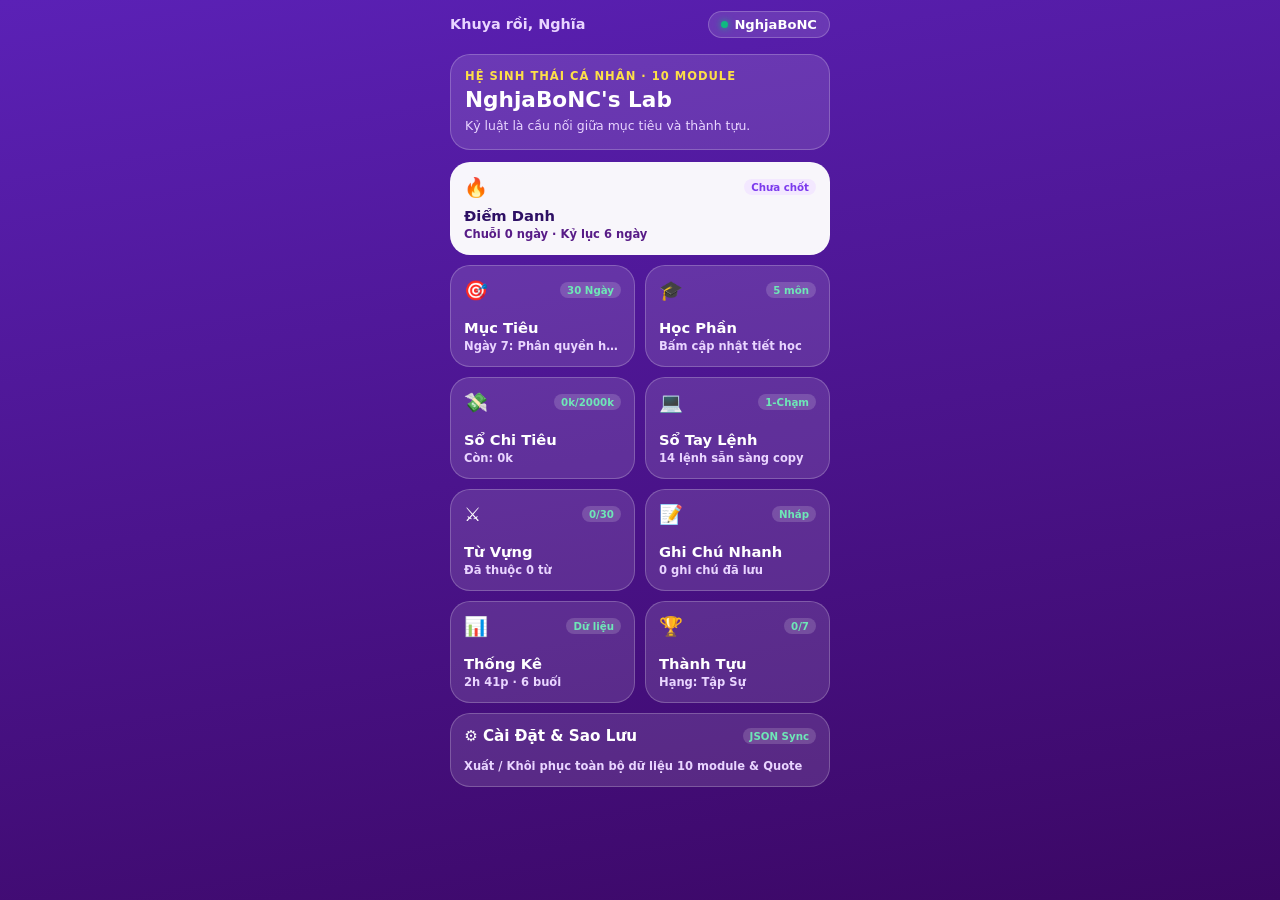
==== index.html @ fb0b132d "Cap nhat So Chi Tieu theo kieu bien dong so du vi" ====
<!DOCTYPE html>
<html lang="vi">
<head>
  <meta charset="UTF-8" />
  <meta name="viewport" content="width=device-width, initial-scale=1.0, maximum-scale=1.0, user-scalable=no" />
  <title>NghjaBoNC's Lab</title>
  <link rel="stylesheet" href="core/theme.css?v=6" />
  <style>
    .hero-lab { display: flex; flex-direction: column; gap: 4px; }
    .lab-sub { font-size: 0.72rem; font-weight: 800; letter-spacing: 1px; color: var(--gold); }
    .lab-title { font-size: 1.35rem; font-weight: 900; }
    .lab-status { font-size: 0.78rem; color: var(--text-sub); margin-top: 2px; line-height: 1.35; }
    .bento-grid { display: grid; grid-template-columns: minmax(0, 1fr) minmax(0, 1fr); gap: 10px; width: 100%; }
    .mod-card {
      min-width: 0; overflow: hidden;
      background: var(--glass-bg); border: 1px solid var(--glass-border);
      border-radius: var(--r-card); padding: 13px; text-decoration: none; color: var(--text-light);
      display: flex; flex-direction: column; justify-content: space-between; min-height: 102px;
      transition: transform 0.14s ease, background 0.14s ease;
    }
    .mod-card:active { transform: scale(0.97); background: rgba(255,255,255,0.2); }
    .mod-card.featured { grid-column: span 2; background: var(--card-bg); color: var(--text-dark); min-height: 90px; }
    .mod-top { display: flex; align-items: center; justify-content: space-between; gap: 6px; }
    .mod-ico { font-size: 1.2rem; flex-shrink: 0; }
    .mod-tag { font-size: 0.64rem; font-weight: 800; padding: 2px 7px; border-radius: 999px; background: rgba(255,255,255,0.16); color: var(--mint); white-space: nowrap; }
    .mod-card.featured .mod-tag { background: #f3e8ff; color: var(--primary); }
    .mod-name { font-size: 0.92rem; font-weight: 800; margin-top: 8px; }
    .mod-live { font-size: 0.72rem; font-weight: 600; color: var(--text-sub); margin-top: 3px; white-space: nowrap; overflow: hidden; text-overflow: ellipsis; }
    .mod-card.featured .mod-live { color: #581c87; }
  </style>
</head>
<body>
  <header class="top-nav">
    <span id="greet" class="page-title">Chào Nghĩa</span>
    <span class="badge-pill"><span class="user-dot"></span>NghjaBoNC</span>
  </header>

  <main class="wrap">
    <section class="glass-card hero-lab">
      <span class="lab-sub">HỆ SINH THÁI CÁ NHÂN · 10 MODULE</span>
      <h1 class="lab-title">NghjaBoNC's Lab</h1>
      <p id="lab-quote" class="lab-status"></p>
    </section>

    <section class="bento-grid">
      <a href="diem-danh/" class="mod-card featured">
        <div class="mod-top"><span class="mod-ico">🔥</span><span id="tag-dd" class="mod-tag">Sẵn sàng</span></div>
        <div>
          <div class="mod-name">Điểm Danh</div>
          <div id="live-dd" class="mod-live">Chuỗi 0 ngày · Chạm để mở phiên</div>
        </div>
      </a>

      <a href="muc-tieu/" class="mod-card">
        <div class="mod-top"><span class="mod-ico">🎯</span><span class="mod-tag">30 Ngày</span></div>
        <div>
          <div class="mod-name">Mục Tiêu</div>
          <div id="live-mt" class="mod-live">Đang tải...</div>
        </div>
      </a>

      <a href="mon-hoc/" class="mod-card">
        <div class="mod-top"><span class="mod-ico">🎓</span><span id="tag-mh" class="mod-tag">UHL</span></div>
        <div>
          <div class="mod-name">Học Phần</div>
          <div id="live-mh" class="mod-live">Đếm tiết giảng đường</div>
        </div>
      </a>

      <a href="chi-tieu/" class="mod-card">
        <div class="mod-top"><span class="mod-ico">💸</span><span id="tag-ct" class="mod-tag">Ví Trọ</span></div>
        <div>
          <div class="mod-name">Sổ Chi Tiêu</div>
          <div id="live-ct" class="mod-live">0k hôm nay</div>
        </div>
      </a>

      <a href="lenh/" class="mod-card">
        <div class="mod-top"><span class="mod-ico">💻</span><span class="mod-tag">1-Chạm</span></div>
        <div>
          <div class="mod-name">Sổ Tay Lệnh</div>
          <div id="live-ln" class="mod-live">Linux · C++ · Git</div>
        </div>
      </a>

      <a href="tu-vung/" class="mod-card">
        <div class="mod-top"><span class="mod-ico">⚔️</span><span id="tag-tv" class="mod-tag">TOEIC</span></div>
        <div>
          <div class="mod-name">Từ Vựng</div>
          <div id="live-tv" class="mod-live">0 từ đã thuộc</div>
        </div>
      </a>

      <a href="ghi-chu/" class="mod-card">
        <div class="mod-top"><span class="mod-ico">📝</span><span class="mod-tag">Nháp</span></div>
        <div>
          <div class="mod-name">Ghi Chú Nhanh</div>
          <div id="live-gc" class="mod-live">0 ghi chú</div>
        </div>
      </a>

      <a href="thong-ke/" class="mod-card">
        <div class="mod-top"><span class="mod-ico">📊</span><span class="mod-tag">Dữ liệu</span></div>
        <div>
          <div class="mod-name">Thống Kê</div>
          <div id="live-tk" class="mod-live">0 phút tích lũy</div>
        </div>
      </a>

      <a href="thanh-tuu/" class="mod-card">
        <div class="mod-top"><span class="mod-ico">🏆</span><span id="tag-tt" class="mod-tag">165</span></div>
        <div>
          <div class="mod-name">Thành Tựu</div>
          <div id="live-tt" class="mod-live">Tập Sự</div>
        </div>
      </a>

      <a href="cai-dat/" class="mod-card" style="grid-column: span 2; min-height: 74px;">
        <div class="mod-top"><span class="mod-ico" style="font-size:0.95rem;font-weight:800;">⚙️ Cài Đặt & Sao Lưu</span><span class="mod-tag">JSON Sync</span></div>
        <div class="mod-live">Xuất / Khôi phục toàn bộ dữ liệu 10 module & Quote</div>
      </a>
    </section>
  </main>

  <script src="core/quotes.js"></script>
  <script src="core/roadmap.js?v=6"></script>
  <script src="core/store.js?v=6"></script>
  <script>
    const s = LabStore.load();
    const today = LabStore.toDateKey(new Date()), ym = today.slice(0, 7);
    const st = LabStore.calcStats(s.history);
    const rk = LabStore.getRank(st.streak);
    const rec = s.history[today];

    const h = new Date().getHours();
    document.getElementById('greet').textContent = (h < 5 ? 'Khuya rồi' : h < 12 ? 'Chào buổi sáng' : h < 18 ? 'Chào buổi chiều' : 'Chào buổi tối') + ', Nghĩa';
    const qList = [...(typeof QUOTES !== 'undefined' ? QUOTES : []), ...s.customQuotes];
    document.getElementById('lab-quote').textContent = qList[Math.floor(Math.random() * qList.length)] || '';

    document.getElementById('tag-dd').textContent = LabStore.isCompleted(rec) ? 'Đã xong ✓' : (rec && rec.start ? 'Đang học...' : 'Chưa chốt');
    document.getElementById('live-dd').textContent = `Chuỗi ${st.streak} ngày · Kỷ lục ${st.bestStreak} ngày`;
    document.getElementById('live-mt').textContent = (s.targets[today]?.text) || LabStore.getNextLesson(s.history, today);

    const cDone = s.courses.reduce((a, c) => a + c.done, 0);
    document.getElementById('tag-mh').textContent = `${s.courses.length || 5} môn`;
    document.getElementById('live-mh').textContent = cDone ? `Đã học ${cDone} tiết` : 'Bấm cập nhật tiết học';

    const bal = s.walletBalance;
    const monSpend = s.expenses.filter(x => x.date.startsWith(ym) && x.type !== 'in').reduce((a, b) => a + b.amt, 0);
    document.getElementById('tag-ct').textContent = `${monSpend}k/${s.budgetMonth}k`;
    document.getElementById('live-ct').textContent = `Còn: ${bal >= 1000 || bal <= -1000 ? (bal/1000).toFixed(2).replace(/\.?0+$/,'')+'tr' : bal+'k'}`;

    document.getElementById('live-ln').textContent = `${14 + s.customCmds.length} lệnh sẵn sàng copy`;
    document.getElementById('tag-tv').textContent = `${s.masteredVocab.length}/${30 + s.customVocab.length}`;
    document.getElementById('live-tv').textContent = `Đã thuộc ${s.masteredVocab.length} từ`;

    const mins = st.totalMins;
    document.getElementById('live-tk').textContent = `${mins >= 60 ? Math.floor(mins/60)+'h '+(mins%60)+'p' : mins+' phút'} · ${st.total} buổi`;
    document.getElementById('live-gc').textContent = `${s.notes.length} ghi chú đã lưu`;
    document.getElementById('tag-tt').textContent = `${st.streak}/${rk.next}`;
    document.getElementById('live-tt').textContent = `Hạng: ${rk.name}`;
  </script>
</body>
</html>
---- core/theme.css ----
:root {
  --bg-top: #5b21b6; --bg-bottom: #3b0764;
  --card-bg: rgba(255, 255, 255, 0.96);
  --glass-bg: rgba(255, 255, 255, 0.12);
  --glass-border: rgba(255, 255, 255, 0.22);
  --primary: #7c3aed; --primary-light: #8b5cf6;
  --emerald: #059669; --emerald-light: #10b981;
  --amber: #f59e0b; --danger: #ef4444;
  --gold: #fde047; --mint: #6ee7b7;
  --text-light: #ffffff; --text-sub: #e9d5ff; --text-dark: #2e1065;
  --r-card: 20px; --r-elem: 13px;
}
* { box-sizing: border-box; margin: 0; padding: 0; -webkit-tap-highlight-color: transparent; }
body {
  min-height: 100dvh; font-family: system-ui, -apple-system, sans-serif;
  background: linear-gradient(170deg, var(--bg-top) 0%, var(--bg-bottom) 100%);
  color: var(--text-light); padding: 54px 16px 24px;
  display: flex; flex-direction: column; align-items: center;
}
.hidden { display: none !important; }
.top-nav {
  position: fixed; top: 0; left: 0; right: 0; height: 48px;
  max-width: 412px; margin: 0 auto; padding: 0 16px;
  display: flex; align-items: center; justify-content: space-between; z-index: 100;
}
.back-btn, .badge-pill {
  display: inline-flex; align-items: center; gap: 6px; padding: 5px 12px;
  background: var(--glass-bg); border: 1px solid var(--glass-border);
  backdrop-filter: blur(12px); border-radius: 999px;
  font-size: 0.82rem; font-weight: 700; color: var(--text-light); text-decoration: none; cursor: pointer;
}
.user-dot { width: 7px; height: 7px; border-radius: 50%; background: var(--emerald-light); box-shadow: 0 0 7px var(--emerald-light); }
.page-title { font-size: 0.9rem; font-weight: 800; color: var(--text-sub); }
.wrap { width: 100%; max-width: 380px; display: flex; flex-direction: column; gap: 12px; }
.glass-card { background: var(--glass-bg); border: 1px solid var(--glass-border); border-radius: var(--r-card); padding: 14px; }
.white-card { background: var(--card-bg); color: var(--text-dark); border-radius: var(--r-card); padding: 16px; box-shadow: 0 16px 32px -10px rgba(15,3,38,.45); }
.btn-pri, .btn-sec { border: none; border-radius: 11px; padding: 10px 14px; font-size: 0.84rem; font-weight: 700; cursor: pointer; }
.btn-pri { background: linear-gradient(135deg, var(--primary-light), var(--primary)); color: #fff; }
.btn-sec { background: #f3e8ff; color: var(--primary); }
.input-box { width: 100%; border: 1.5px solid #ddd6fe; border-radius: 11px; padding: 9px 11px; font-size: 0.84rem; font-family: inherit; outline: none; }
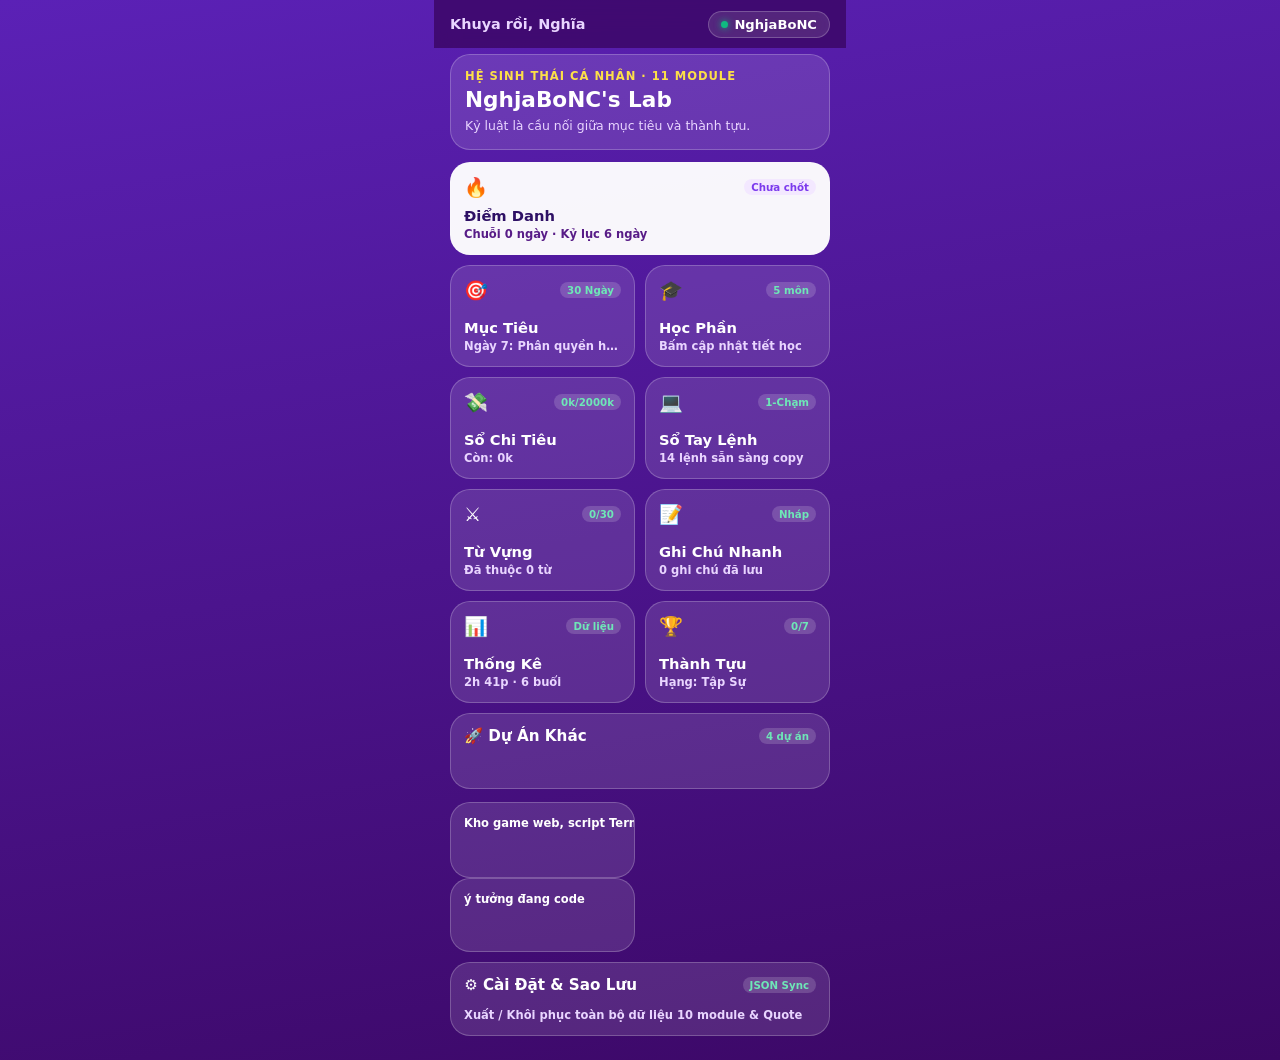
==== commit 745f2f76: "Them module Du an khac + fix thanh dieu huong" ====
--- a/index.html
+++ b/index.html
@@ -37,7 +37,7 @@
 
   <main class="wrap">
     <section class="glass-card hero-lab">
-      <span class="lab-sub">HỆ SINH THÁI CÁ NHÂN · 10 MODULE</span>
+      <span class="lab-sub">HỆ SINH THÁI CÁ NHÂN · 11 MODULE</span>
       <h1 class="lab-title">NghjaBoNC's Lab</h1>
       <p id="lab-quote" class="lab-status"></p>
     </section>
@@ -115,6 +115,8 @@
         </div>
       </a>
 
+      <a href="du-an/" class="mod-card" style="grid-column: span 2; min-height: 76px;"><div class="mod-top"><span class="mod-ico" style="font-size:0.95rem;font-weight:800;">🚀 Dự Án Khác</span><span id="tag-da" class="mod-tag">4 dự án</span></div><div id="live-da" class="mod-live">Kho game web, script Termux <a href="cai-dat/" class="mod-card" style="grid-column: span 2; min-height: 74px;"> ý tưởng đang code</div></a>
+
       <a href="cai-dat/" class="mod-card" style="grid-column: span 2; min-height: 74px;">
         <div class="mod-top"><span class="mod-ico" style="font-size:0.95rem;font-weight:800;">⚙️ Cài Đặt & Sao Lưu</span><span class="mod-tag">JSON Sync</span></div>
         <div class="mod-live">Xuất / Khôi phục toàn bộ dữ liệu 10 module & Quote</div>
@@ -158,7 +160,7 @@
     document.getElementById('live-tk').textContent = `${mins >= 60 ? Math.floor(mins/60)+'h '+(mins%60)+'p' : mins+' phút'} · ${st.total} buổi`;
     document.getElementById('live-gc').textContent = `${s.notes.length} ghi chú đã lưu`;
     document.getElementById('tag-tt').textContent = `${st.streak}/${rk.next}`;
-    document.getElementById('live-tt').textContent = `Hạng: ${rk.name}`;
+    document.getElementById('live-tt').textContent = `Hạng: ${rk.name}`; const pCnt = s.projects.length || 4; document.getElementById('tag-da').textContent = pCnt + ' dự án';
   </script>
 </body>
 </html>
--- a/core/theme.css
+++ b/core/theme.css
@@ -19,7 +19,7 @@
 }
 .hidden { display: none !important; }
 .top-nav {
-  position: fixed; top: 0; left: 0; right: 0; height: 48px;
+  position: fixed; top: 0; left: 0; right: 0; height: 48px; background: rgba(59, 7, 100, 0.82); backdrop-filter: blur(12px);
   max-width: 412px; margin: 0 auto; padding: 0 16px;
   display: flex; align-items: center; justify-content: space-between; z-index: 100;
 }
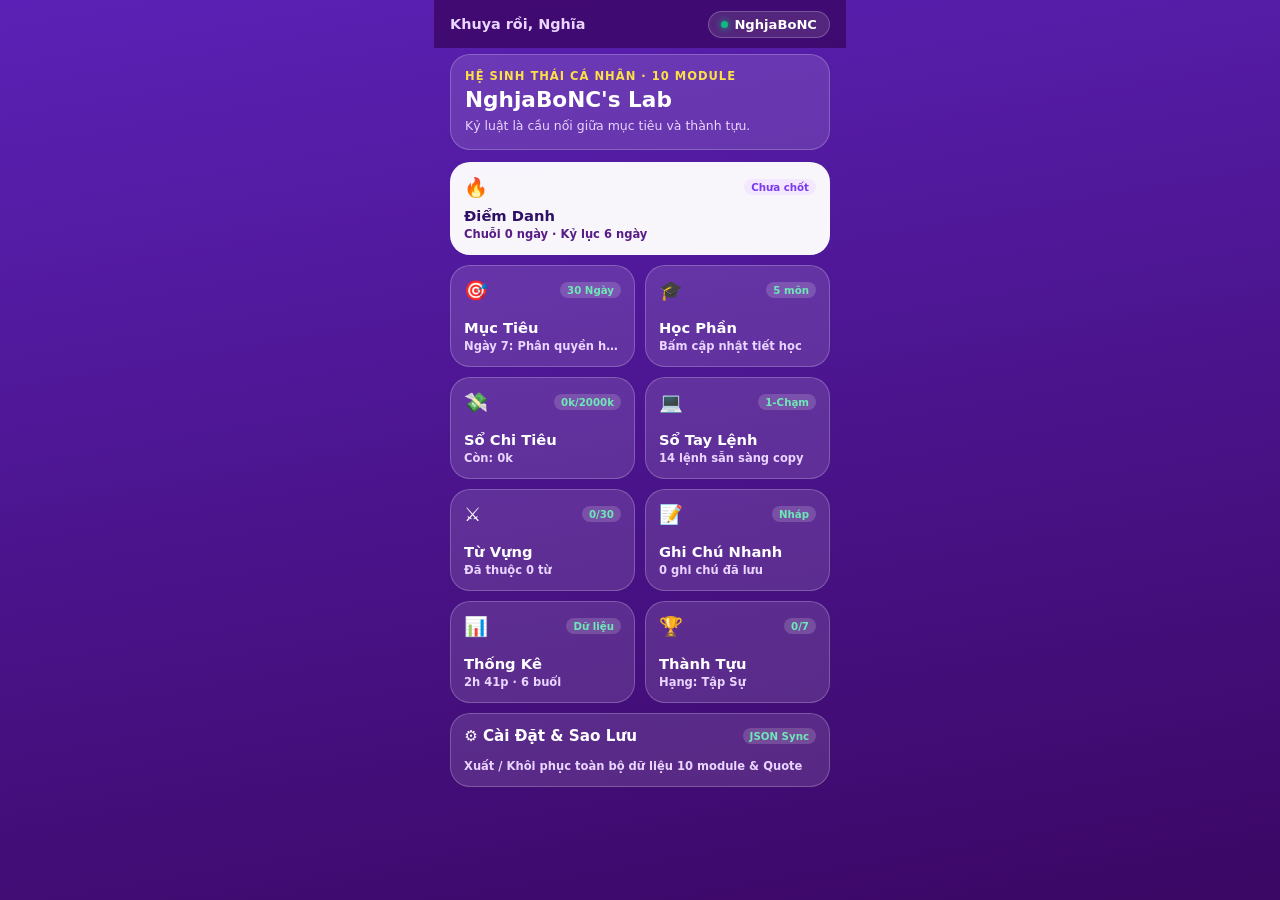
==== commit cd2dd964: "An module Du an khac khoi trang chu, giu gon luoi 10 module" ====
--- a/index.html
+++ b/index.html
@@ -4,7 +4,7 @@
   <meta charset="UTF-8" />
   <meta name="viewport" content="width=device-width, initial-scale=1.0, maximum-scale=1.0, user-scalable=no" />
   <title>NghjaBoNC's Lab</title>
-  <link rel="stylesheet" href="core/theme.css?v=6" />
+  <link rel="stylesheet" href="core/theme.css?v=11" />
   <style>
     .hero-lab { display: flex; flex-direction: column; gap: 4px; }
     .lab-sub { font-size: 0.72rem; font-weight: 800; letter-spacing: 1px; color: var(--gold); }
@@ -37,7 +37,7 @@
 
   <main class="wrap">
     <section class="glass-card hero-lab">
-      <span class="lab-sub">HỆ SINH THÁI CÁ NHÂN · 11 MODULE</span>
+      <span class="lab-sub">HỆ SINH THÁI CÁ NHÂN · 10 MODULE</span>
       <h1 class="lab-title">NghjaBoNC's Lab</h1>
       <p id="lab-quote" class="lab-status"></p>
     </section>
@@ -71,7 +71,7 @@
         <div class="mod-top"><span class="mod-ico">💸</span><span id="tag-ct" class="mod-tag">Ví Trọ</span></div>
         <div>
           <div class="mod-name">Sổ Chi Tiêu</div>
-          <div id="live-ct" class="mod-live">0k hôm nay</div>
+          <div id="live-ct" class="mod-live">0k</div>
         </div>
       </a>
 
@@ -115,8 +115,6 @@
         </div>
       </a>
 
-      <a href="du-an/" class="mod-card" style="grid-column: span 2; min-height: 76px;"><div class="mod-top"><span class="mod-ico" style="font-size:0.95rem;font-weight:800;">🚀 Dự Án Khác</span><span id="tag-da" class="mod-tag">4 dự án</span></div><div id="live-da" class="mod-live">Kho game web, script Termux <a href="cai-dat/" class="mod-card" style="grid-column: span 2; min-height: 74px;"> ý tưởng đang code</div></a>
-
       <a href="cai-dat/" class="mod-card" style="grid-column: span 2; min-height: 74px;">
         <div class="mod-top"><span class="mod-ico" style="font-size:0.95rem;font-weight:800;">⚙️ Cài Đặt & Sao Lưu</span><span class="mod-tag">JSON Sync</span></div>
         <div class="mod-live">Xuất / Khôi phục toàn bộ dữ liệu 10 module & Quote</div>
@@ -125,8 +123,8 @@
   </main>
 
   <script src="core/quotes.js"></script>
-  <script src="core/roadmap.js?v=6"></script>
-  <script src="core/store.js?v=6"></script>
+  <script src="core/roadmap.js?v=11"></script>
+  <script src="core/store.js?v=11"></script>
   <script>
     const s = LabStore.load();
     const today = LabStore.toDateKey(new Date()), ym = today.slice(0, 7);
@@ -160,7 +158,7 @@
     document.getElementById('live-tk').textContent = `${mins >= 60 ? Math.floor(mins/60)+'h '+(mins%60)+'p' : mins+' phút'} · ${st.total} buổi`;
     document.getElementById('live-gc').textContent = `${s.notes.length} ghi chú đã lưu`;
     document.getElementById('tag-tt').textContent = `${st.streak}/${rk.next}`;
-    document.getElementById('live-tt').textContent = `Hạng: ${rk.name}`; const pCnt = s.projects.length || 4; document.getElementById('tag-da').textContent = pCnt + ' dự án';
+    document.getElementById('live-tt').textContent = `Hạng: ${rk.name}`;
   </script>
 </body>
 </html>
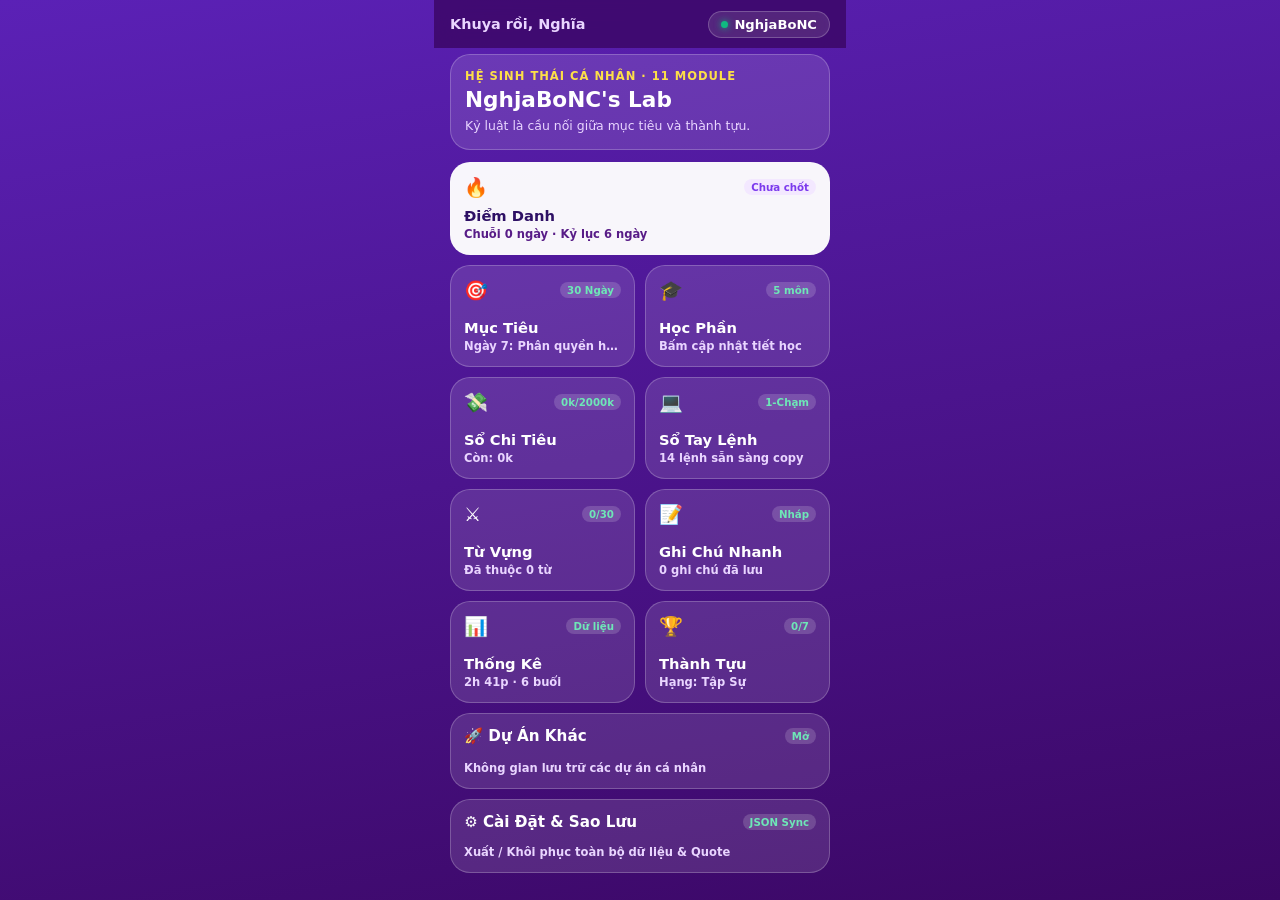
==== commit 62c2bd6c: "Giu nut Du an khac tren trang chu + them che do An/Hien tung du an" ====
--- a/index.html
+++ b/index.html
@@ -4,7 +4,7 @@
   <meta charset="UTF-8" />
   <meta name="viewport" content="width=device-width, initial-scale=1.0, maximum-scale=1.0, user-scalable=no" />
   <title>NghjaBoNC's Lab</title>
-  <link rel="stylesheet" href="core/theme.css?v=11" />
+  <link rel="stylesheet" href="core/theme.css?v=12" />
   <style>
     .hero-lab { display: flex; flex-direction: column; gap: 4px; }
     .lab-sub { font-size: 0.72rem; font-weight: 800; letter-spacing: 1px; color: var(--gold); }
@@ -37,7 +37,7 @@
 
   <main class="wrap">
     <section class="glass-card hero-lab">
-      <span class="lab-sub">HỆ SINH THÁI CÁ NHÂN · 10 MODULE</span>
+      <span class="lab-sub">HỆ SINH THÁI CÁ NHÂN · 11 MODULE</span>
       <h1 class="lab-title">NghjaBoNC's Lab</h1>
       <p id="lab-quote" class="lab-status"></p>
     </section>
@@ -115,16 +115,21 @@
         </div>
       </a>
 
+      <a href="du-an/" class="mod-card" style="grid-column: span 2; min-height: 76px;">
+        <div class="mod-top"><span class="mod-ico" style="font-size:0.95rem;font-weight:800;">🚀 Dự Án Khác</span><span id="tag-da" class="mod-tag">Mở</span></div>
+        <div id="live-da" class="mod-live">Không gian lưu trữ các dự án cá nhân</div>
+      </a>
+
       <a href="cai-dat/" class="mod-card" style="grid-column: span 2; min-height: 74px;">
         <div class="mod-top"><span class="mod-ico" style="font-size:0.95rem;font-weight:800;">⚙️ Cài Đặt & Sao Lưu</span><span class="mod-tag">JSON Sync</span></div>
-        <div class="mod-live">Xuất / Khôi phục toàn bộ dữ liệu 10 module & Quote</div>
+        <div class="mod-live">Xuất / Khôi phục toàn bộ dữ liệu & Quote</div>
       </a>
     </section>
   </main>
 
   <script src="core/quotes.js"></script>
-  <script src="core/roadmap.js?v=11"></script>
-  <script src="core/store.js?v=11"></script>
+  <script src="core/roadmap.js?v=12"></script>
+  <script src="core/store.js?v=12"></script>
   <script>
     const s = LabStore.load();
     const today = LabStore.toDateKey(new Date()), ym = today.slice(0, 7);
@@ -159,6 +164,9 @@
     document.getElementById('live-gc').textContent = `${s.notes.length} ghi chú đã lưu`;
     document.getElementById('tag-tt').textContent = `${st.streak}/${rk.next}`;
     document.getElementById('live-tt').textContent = `Hạng: ${rk.name}`;
+
+    const visProj = s.projects.filter(p => !p.hidden).length;
+    document.getElementById('tag-da').textContent = visProj ? `${visProj} dự án` : 'Mở';
   </script>
 </body>
 </html>
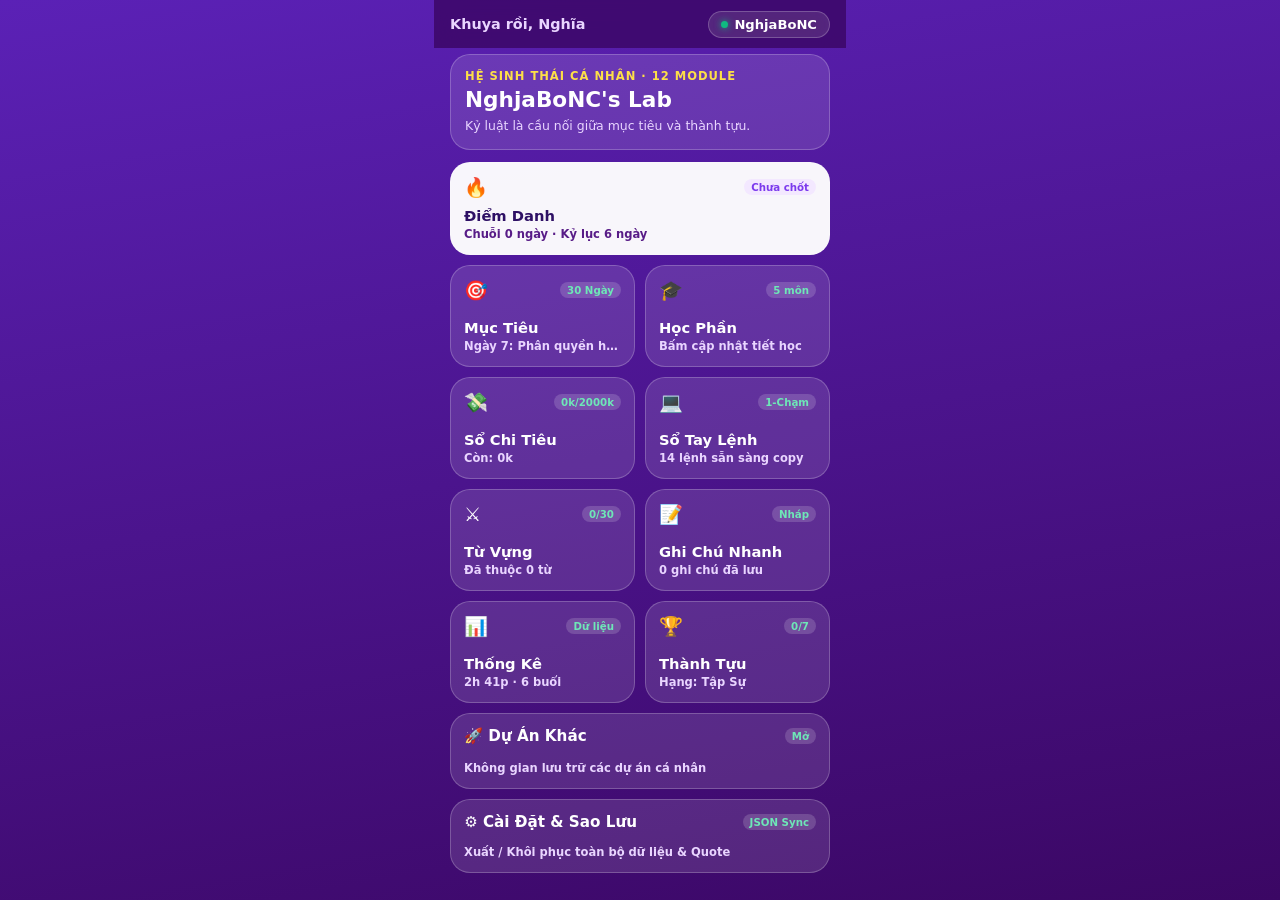
==== commit a2251232: "Code Khoa Toan Thu (C++ Encyclopedia) - Giai doan 1: Khung Wiki + 4 danh muc nen tang" ====
--- a/index.html
+++ b/index.html
@@ -37,7 +37,7 @@
 
   <main class="wrap">
     <section class="glass-card hero-lab">
-      <span class="lab-sub">HỆ SINH THÁI CÁ NHÂN · 11 MODULE</span>
+      <span class="lab-sub">HỆ SINH THÁI CÁ NHÂN · 12 MODULE</span>
       <h1 class="lab-title">NghjaBoNC's Lab</h1>
       <p id="lab-quote" class="lab-status"></p>
     </section>
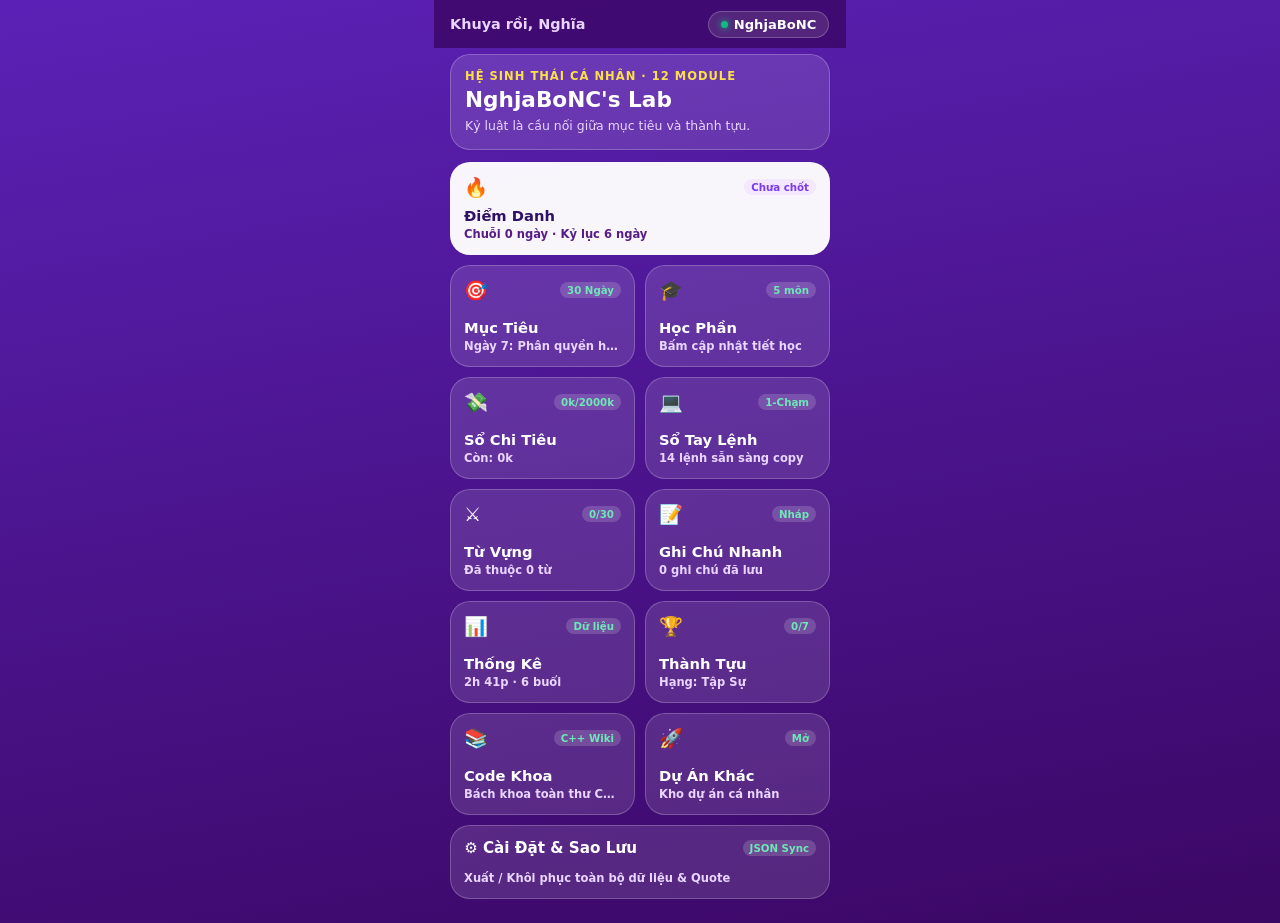
==== commit 0bcffe2b: "Hien thi cap the Code Khoa va Du An Khac tren trang chu" ====
--- a/index.html
+++ b/index.html
@@ -4,7 +4,7 @@
   <meta charset="UTF-8" />
   <meta name="viewport" content="width=device-width, initial-scale=1.0, maximum-scale=1.0, user-scalable=no" />
   <title>NghjaBoNC's Lab</title>
-  <link rel="stylesheet" href="core/theme.css?v=12" />
+  <link rel="stylesheet" href="core/theme.css?v=14" />
   <style>
     .hero-lab { display: flex; flex-direction: column; gap: 4px; }
     .lab-sub { font-size: 0.72rem; font-weight: 800; letter-spacing: 1px; color: var(--gold); }
@@ -115,9 +115,20 @@
         </div>
       </a>
 
-      <a href="du-an/" class="mod-card" style="grid-column: span 2; min-height: 76px;">
-        <div class="mod-top"><span class="mod-ico" style="font-size:0.95rem;font-weight:800;">🚀 Dự Án Khác</span><span id="tag-da" class="mod-tag">Mở</span></div>
-        <div id="live-da" class="mod-live">Không gian lưu trữ các dự án cá nhân</div>
+      <a href="code-khoa/" class="mod-card">
+        <div class="mod-top"><span class="mod-ico">📚</span><span class="mod-tag">C++ Wiki</span></div>
+        <div>
+          <div class="mod-name">Code Khoa</div>
+          <div class="mod-live">Bách khoa toàn thư C++</div>
+        </div>
+      </a>
+
+      <a href="du-an/" class="mod-card">
+        <div class="mod-top"><span class="mod-ico">🚀</span><span id="tag-da" class="mod-tag">Mở</span></div>
+        <div>
+          <div class="mod-name">Dự Án Khác</div>
+          <div class="mod-live">Kho dự án cá nhân</div>
+        </div>
       </a>
 
       <a href="cai-dat/" class="mod-card" style="grid-column: span 2; min-height: 74px;">
@@ -128,8 +139,8 @@
   </main>
 
   <script src="core/quotes.js"></script>
-  <script src="core/roadmap.js?v=12"></script>
-  <script src="core/store.js?v=12"></script>
+  <script src="core/roadmap.js?v=14"></script>
+  <script src="core/store.js?v=14"></script>
   <script>
     const s = LabStore.load();
     const today = LabStore.toDateKey(new Date()), ym = today.slice(0, 7);
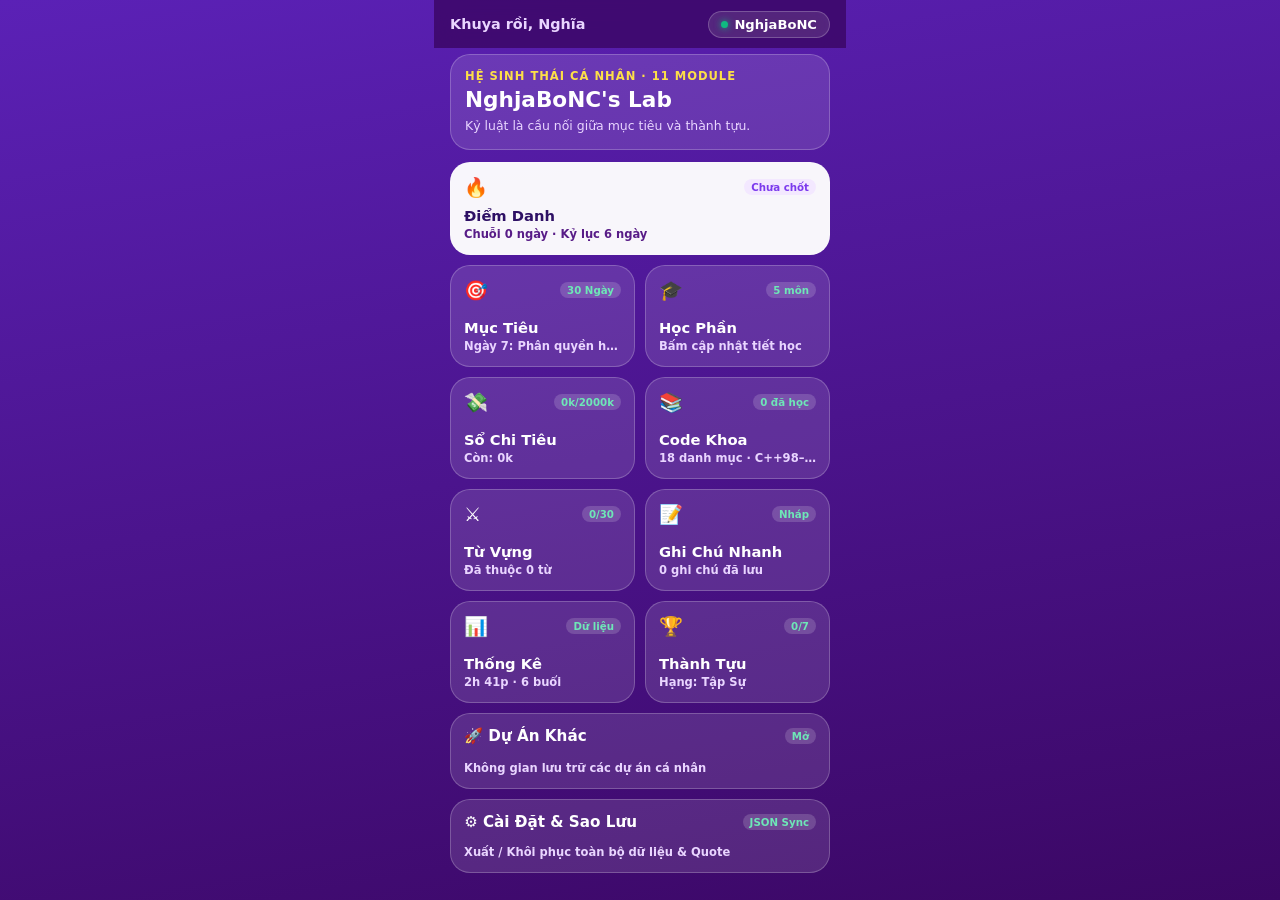
==== commit 17d87ef8: "Thay So Tay Lenh bang Code Khoa Toan Thu + bo loc chuan C++98/03" ====
--- a/index.html
+++ b/index.html
@@ -4,7 +4,7 @@
   <meta charset="UTF-8" />
   <meta name="viewport" content="width=device-width, initial-scale=1.0, maximum-scale=1.0, user-scalable=no" />
   <title>NghjaBoNC's Lab</title>
-  <link rel="stylesheet" href="core/theme.css?v=14" />
+  <link rel="stylesheet" href="core/theme.css?v=15" />
   <style>
     .hero-lab { display: flex; flex-direction: column; gap: 4px; }
     .lab-sub { font-size: 0.72rem; font-weight: 800; letter-spacing: 1px; color: var(--gold); }
@@ -37,7 +37,7 @@
 
   <main class="wrap">
     <section class="glass-card hero-lab">
-      <span class="lab-sub">HỆ SINH THÁI CÁ NHÂN · 12 MODULE</span>
+      <span class="lab-sub">HỆ SINH THÁI CÁ NHÂN · 11 MODULE</span>
       <h1 class="lab-title">NghjaBoNC's Lab</h1>
       <p id="lab-quote" class="lab-status"></p>
     </section>
@@ -75,11 +75,11 @@
         </div>
       </a>
 
-      <a href="lenh/" class="mod-card">
-        <div class="mod-top"><span class="mod-ico">💻</span><span class="mod-tag">1-Chạm</span></div>
+      <a href="code-khoa/" class="mod-card">
+        <div class="mod-top"><span class="mod-ico">📚</span><span id="tag-ck" class="mod-tag">C++ Wiki</span></div>
         <div>
-          <div class="mod-name">Sổ Tay Lệnh</div>
-          <div id="live-ln" class="mod-live">Linux · C++ · Git</div>
+          <div class="mod-name">Code Khoa</div>
+          <div id="live-ck" class="mod-live">Bách khoa toàn thư C++</div>
         </div>
       </a>
 
@@ -100,7 +100,7 @@
       </a>
 
       <a href="thong-ke/" class="mod-card">
-        <div class="mod-top"><span class="mod-ico">📊</span><span class="mod-tag">Dữ liệu</span></div>
+        <div class="mod-top"><span class="mod-ico">📊</span><span id="tag-tk" class="mod-tag">Dữ liệu</span></div>
         <div>
           <div class="mod-name">Thống Kê</div>
           <div id="live-tk" class="mod-live">0 phút tích lũy</div>
@@ -115,20 +115,9 @@
         </div>
       </a>
 
-      <a href="code-khoa/" class="mod-card">
-        <div class="mod-top"><span class="mod-ico">📚</span><span class="mod-tag">C++ Wiki</span></div>
-        <div>
-          <div class="mod-name">Code Khoa</div>
-          <div class="mod-live">Bách khoa toàn thư C++</div>
-        </div>
-      </a>
-
-      <a href="du-an/" class="mod-card">
-        <div class="mod-top"><span class="mod-ico">🚀</span><span id="tag-da" class="mod-tag">Mở</span></div>
-        <div>
-          <div class="mod-name">Dự Án Khác</div>
-          <div class="mod-live">Kho dự án cá nhân</div>
-        </div>
+      <a href="du-an/" class="mod-card" style="grid-column: span 2; min-height: 76px;">
+        <div class="mod-top"><span class="mod-ico" style="font-size:0.95rem;font-weight:800;">🚀 Dự Án Khác</span><span id="tag-da" class="mod-tag">Mở</span></div>
+        <div id="live-da" class="mod-live">Không gian lưu trữ các dự án cá nhân</div>
       </a>
 
       <a href="cai-dat/" class="mod-card" style="grid-column: span 2; min-height: 74px;">
@@ -139,8 +128,8 @@
   </main>
 
   <script src="core/quotes.js"></script>
-  <script src="core/roadmap.js?v=14"></script>
-  <script src="core/store.js?v=14"></script>
+  <script src="core/roadmap.js?v=15"></script>
+  <script src="core/store.js?v=15"></script>
   <script>
     const s = LabStore.load();
     const today = LabStore.toDateKey(new Date()), ym = today.slice(0, 7);
@@ -166,7 +155,9 @@
     document.getElementById('tag-ct').textContent = `${monSpend}k/${s.budgetMonth}k`;
     document.getElementById('live-ct').textContent = `Còn: ${bal >= 1000 || bal <= -1000 ? (bal/1000).toFixed(2).replace(/\.?0+$/,'')+'tr' : bal+'k'}`;
 
-    document.getElementById('live-ln').textContent = `${14 + s.customCmds.length} lệnh sẵn sàng copy`;
+    document.getElementById('tag-ck').textContent = `${s.wikiLearned.length} đã học`;
+    document.getElementById('live-ck').textContent = `18 danh mục · C++98–23`;
+
     document.getElementById('tag-tv').textContent = `${s.masteredVocab.length}/${30 + s.customVocab.length}`;
     document.getElementById('live-tv').textContent = `Đã thuộc ${s.masteredVocab.length} từ`;
 
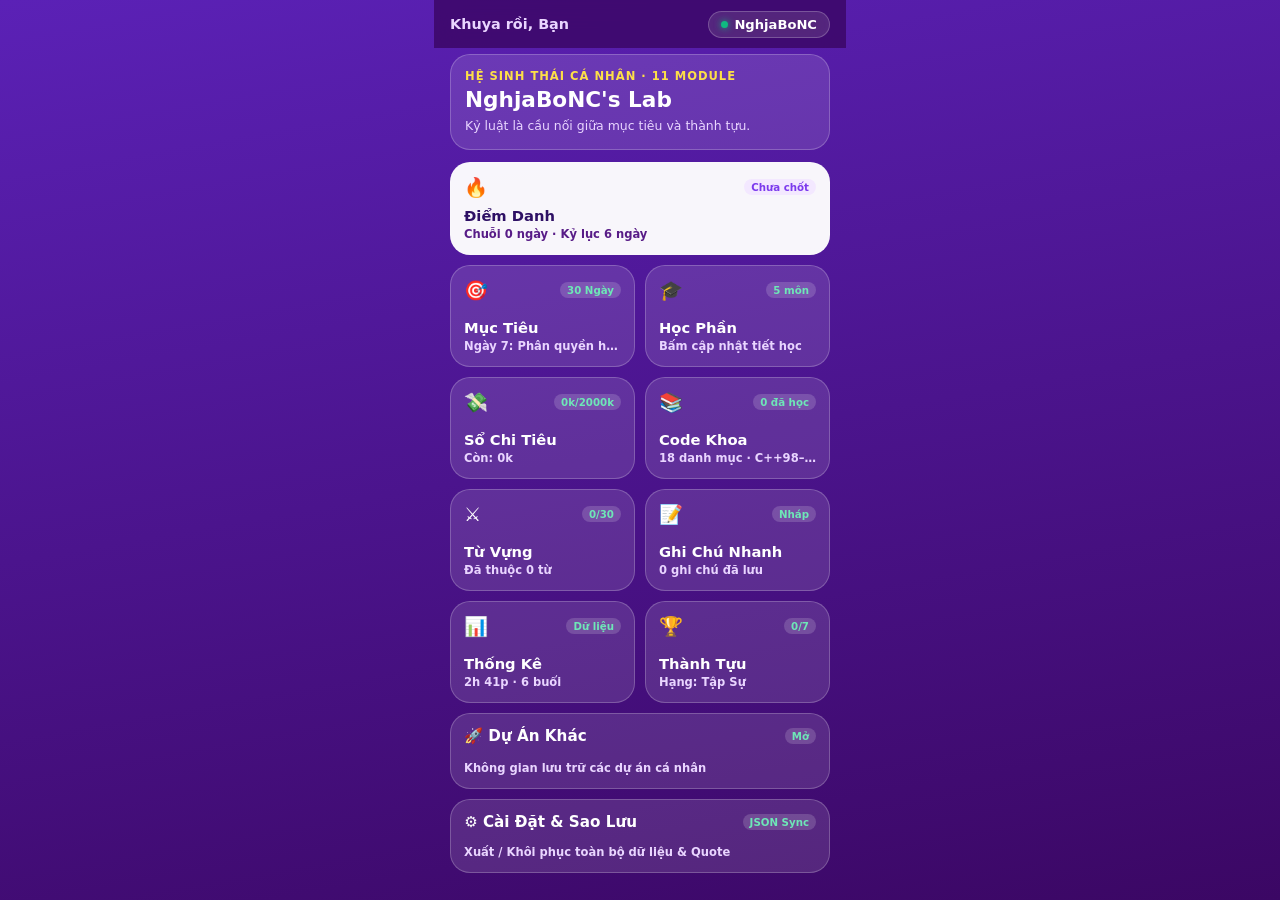
==== commit 71e6d785: "Cho phep tuy chinh ten hien thi khi chao" ====
--- a/index.html
+++ b/index.html
@@ -138,7 +138,7 @@
     const rec = s.history[today];
 
     const h = new Date().getHours();
-    document.getElementById('greet').textContent = (h < 5 ? 'Khuya rồi' : h < 12 ? 'Chào buổi sáng' : h < 18 ? 'Chào buổi chiều' : 'Chào buổi tối') + ', Nghĩa';
+    const uName = localStorage.getItem('lab_user_name') || 'Bạn'; const gEl = document.getElementById('greet'); gEl.textContent = (h < 5 ? 'Khuya rồi' : h < 12 ? 'Chào buổi sáng' : h < 18 ? 'Chào buổi chiều' : 'Chào buổi tối') + ', ' + uName; gEl.style.cursor = 'pointer'; gEl.title = 'Chạm để đổi tên'; gEl.onclick = () => { const n = prompt('Nhập tên hiển thị của bạn:', uName); if (n && n.trim()) { localStorage.setItem('lab_user_name', n.trim()); location.reload(); } };
     const qList = [...(typeof QUOTES !== 'undefined' ? QUOTES : []), ...s.customQuotes];
     document.getElementById('lab-quote').textContent = qList[Math.floor(Math.random() * qList.length)] || '';
 
